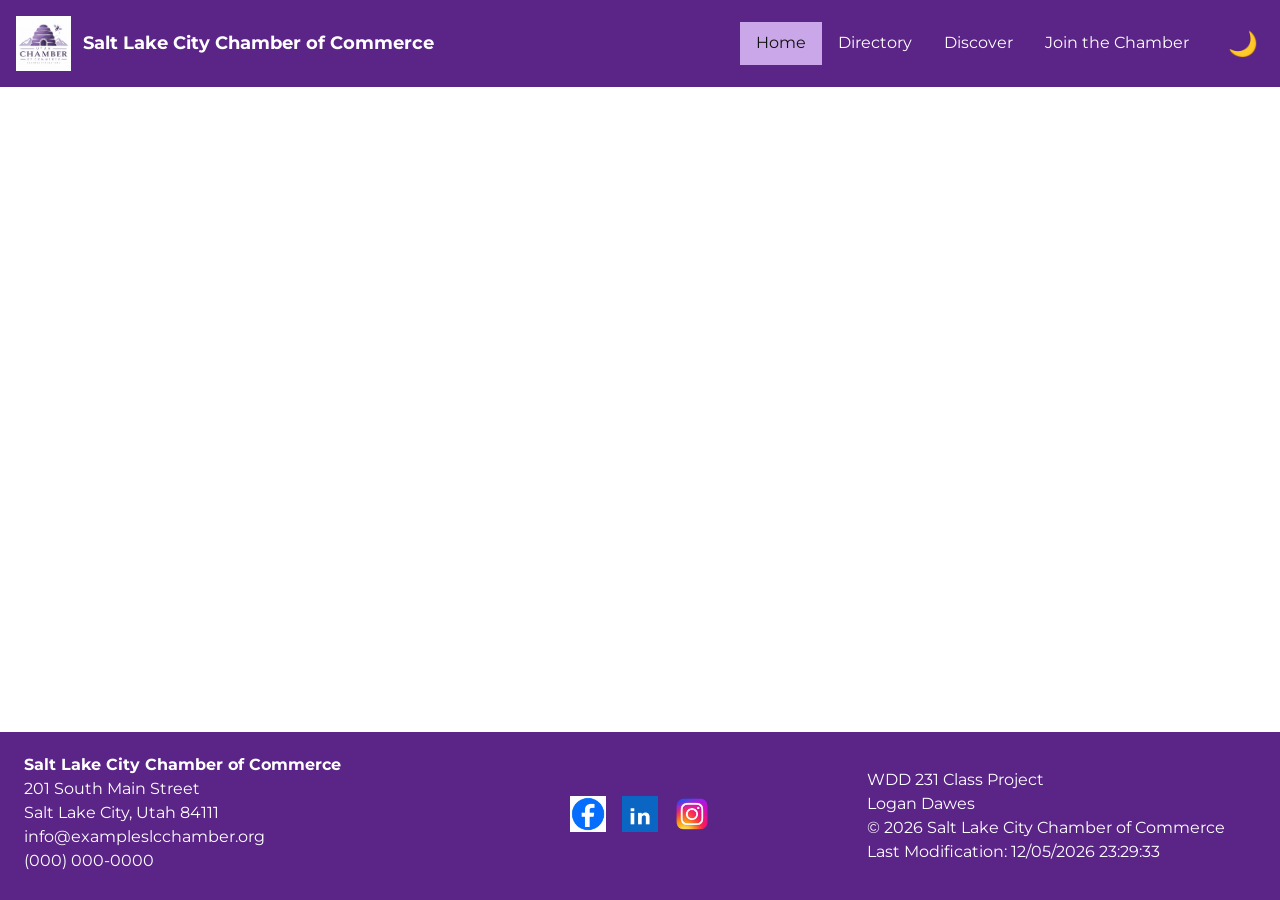
==== chamber/index.html @ ba94cbd5 "working on home page" ====
<!DOCTYPE html>
<html lang="en">

<head>
    <meta charset="UTF-8">
    <meta name="viewport" content="width=device-width, initial-scale=1.0">

    <meta name="description" content="Home Page for the Salt Lake City Chamber of Commerce.">
    <meta name="author" content="Logan Dawes">

    <meta property="og:title" content="Salt Lake City Chamber of Commerce Home Page">
    <meta property="og:description" content="The Salt Lake City Chamber of Commerce.">
    <meta property="og:image" content="https://darkzife.github.io/wdd231/chamber/images/coc-logo.png">
    <meta property="og:url" content="https://darkzife.github.io/wdd231/chamber/home.html">

    <title>Salt Lake City Chamber of Commerce | Home Page</title>

    <link rel="icon" href="images/beehive.ico">

    <link rel="preconnect" href="https://fonts.googleapis.com">
    <link rel="preconnect" href="https://fonts.gstatic.com" crossorigin>
    <link href="https://fonts.googleapis.com/css2?family=Montserrat:wght@400;600;700&display=swap" rel="stylesheet">

    <link rel="stylesheet" href="styles/normalize.css">
    <link rel="stylesheet" href="styles/homesmall.css">
    <link rel="stylesheet" href="styles/homelarge.css">

    <script src="scripts/home.js" defer></script>
</head>

<body>


    <header>

        <div class="branding">
            <img src="images/coc-logo.png" alt="Salt Lake City Chamber logo">
            <span>Salt Lake City Chamber of Commerce</span>
        </div>

        <div class="header-buttons">
            <button id="theme-toggle" aria-label="Switch to dark mode">🌙</button>
            <button id="menu" aria-label="Open navigation menu">☰</button>
        </div>

        <nav>
            <ul class="navigation">
                <li><a href="index.html" class="active">Home</a></li>
                <li><a href="directory.html">Directory</a></li>
                <li><a href="discover.html">Discover</a></li>
                <li><a href="join.html">Join the Chamber</a></li>
            </ul>
        </nav>

    </header>


    <main>

        <section class="banner">



        </section>

        <section class="about">


        </section>

        <section class="weather">

        </section>

        <section class="spotlight">

        </section>

        <section class="events">

        </section>



    </main>


    <footer>


        <div>
            <strong>Salt Lake City Chamber of Commerce</strong>
            <p>201 South Main Street</p>
            <p>Salt Lake City, Utah 84111</p>
            <p>info@exampleslcchamber.org</p>
            <p>(000) 000-0000</p>
        </div>


        <div class="social-media">
            <a href="https://www.facebook.com/" aria-label="A link to the facebook page.">
                <img src="images/facebook.png" alt="Facebook logo">
            </a>

            <a href="https://www.linkedin.com" aria-label="A link to the LinkedIn page.">
                <img src="images/linkedin.png" alt="LinkedIn logo">
            </a>

            <a href="https://www.instagram.com/" aria-label="A link to the Instagram page.">
                <img src="images/instagram.png" alt="Instagram logo">
            </a>
        </div>

        <div>
            <p>WDD 231 Class Project</p>
            <p>Logan Dawes</p>
            <p>&copy; <span id="currentYear"></span> Salt Lake City Chamber of Commerce</p>
            <p id="lastModified">Last modified:</p>
        </div>

    </footer>



</body>

</html>
---- chamber/styles/homesmall.css ----
* {
    box-sizing: border-box;
}

:root {
    --primary-color: #5b2487;
    --secondary-color: #f1eaf6;
    --accent-color: #c9a7e8;
    --background-color: #ffffff;
    --card-color: #ffffff;
    --text-color: #222222;
    --border-color: #cccccc;
}

body {
    margin: 0;
    min-height: 100vh;
    display: flex;
    flex-direction: column;
    font-family: "Montserrat", Arial, sans-serif;
    background-color: var(--background-color);
    color: var(--text-color);
}

header {
    display: grid;
    grid-template-columns: 1fr auto;
    align-items: center;
    padding: 1rem;
    background-color: var(--primary-color);
    color: white;
}

.branding {
    display: flex;
    align-items: center;
    gap: 0.75rem;
}

.branding img {
    width: 55px;
    height: 55px;

    object-fit: contain;
}

.branding span {
    font-size: 1.1rem;
    font-weight: bold;
}

.header-buttons {
    display: flex;
    align-items: center;
    gap: 0.5rem;
}

#theme-toggle,
#menu {
    border: none;
    background: none;
    color: white;
    font-size: 1.5rem;
    cursor: pointer;
    padding: 0.4rem;
}

#theme-toggle:hover,
#menu:hover {
    background-color: rgba(255, 255, 255, 0.15);
    border-radius: 5px;
}

nav {
    grid-column: 1 / -1;
    width: 100%;
}

.navigation {
    display: none;
    flex-direction: column;
    list-style: none;
    margin: 1rem 0 0;
    padding: 0;
}

.navigation.open {
    display: flex;
}

.navigation li {
    width: 100%;
}

.navigation a {
    display: block;
    padding: 0.8rem;
    text-align: center;
    text-decoration: none;
    color: white;
}

.navigation a:hover,
.navigation a.active {
    background-color: var(--accent-color);
    color: #111111;
}

main {
    width: 100%;
    max-width: 1200px;
    margin: 0 auto;
    padding: 1rem;
    flex: 1;
}

h1 {
    margin-top: 0.5rem;
    text-align: center;
    color: var(--primary-color);
}

.grid-btns {
    display: flex;
    justify-content: center;
    gap: 1rem;
    margin: 1.5rem 0;
}

.grid-btns button {
    padding: 0.6rem 1.25rem;
    border: 1px solid var(--primary-color);
    border-radius: 4px;
    background-color: var(--primary-color);
    color: white;
    cursor: pointer;
}

.grid-btns button:hover {
    background-color: var(--accent-color);
    color: #111111;
}

#members.grid {
    display: grid;
    grid-template-columns: 1fr;
    gap: 1rem;
}

.member-card {
    overflow: hidden;
    background-color: var(--card-color);
    border: 1px solid var(--border-color);
    border-radius: 8px;
    box-shadow: 0 2px 6px rgba(0, 0, 0, 0.15);
}

.member-card h2 {
    margin: 0;
    padding: 0.6rem;
    text-align: center;
    font-size: 1.15rem;
    color: var(--primary-color);
    background-color: var(--secondary-color);
    border-bottom: 1px solid var(--border-color);
}

.card-content {
    display: grid;
    grid-template-columns: 85px minmax(0, 1fr);
    gap: 0.75rem;
    align-items: center;
    padding: 0.75rem;
}

.member-card img {
    width: 85px;
    height: 75px;
    object-fit: cover;
    display: block;
}

.business-info {
    min-width: 0;
    text-align: left;
}

.business-info p {
    margin: 0.35rem 0;
    font-size: 0.82rem;
    overflow-wrap: anywhere;
}

.business-info strong {
    font-size: 0.8rem;
}

.fake-link {
    color: var(--primary-color);
    text-decoration: underline;
    overflow-wrap: anywhere;
}

#members.list {
    display: flex;
    flex-direction: column;
    gap: 0;
}

#members.list .member-card {
    display: block;
    padding: 0.75rem;
    border: none;
    border-bottom: 1px solid var(--border-color);
    border-radius: 0;
    box-shadow: none;
}

#members.list .member-card:nth-child(even) {
    background-color: var(--secondary-color);
}

#members.list .member-card h2 {
    margin: 0 0 0.5rem;
    padding: 0;
    background: none;
    border: none;
    text-align: left;
    font-size: 1rem;
}

#members.list .card-content {
    display: block;
    padding: 0;
}

#members.list img {
    display: none;
}

#members.list .business-info {
    display: block;
}

#members.list .business-info p {
    margin: 0.25rem 0;
}

footer {
    margin-top: 2rem;
    padding: 1.5rem;
    background-color: var(--primary-color);
    color: white;
    text-align: center;
}

footer p {
    margin: 0.35rem 0;
}

.social-media {
    display: flex;
    justify-content: center;
    align-items: center;
    gap: 1rem;
    margin: 1.5rem 0;
}

.social-media img {
    width: 36px;
    height: 36px;
    object-fit: contain;
}

body.dark {
    --background-color: #121212;
    --card-color: #211827;
    --text-color: #f3f3f3;
    --border-color: #5f4a6d;
    --secondary-color: #302238;
    background-color: var(--background-color);
    color: var(--text-color);
}

body.dark h1 {
    color: var(--accent-color);
}

body.dark .member-card {
    background-color: var(--card-color);
    color: var(--text-color);
}

body.dark .member-card h2 {
    color: var(--accent-color);
}

body.dark .fake-link {
    color: #d7b7f2;
}

body.dark #members.list .member-card:nth-child(even) {
    background-color: var(--secondary-color);
}
---- chamber/styles/homelarge.css ----
@media screen and (min-width: 640px) {

    header {
        grid-template-columns: auto 1fr auto;
        gap: 1rem;
    }

    .branding {
        grid-column: 1;
        grid-row: 1;
    }

    nav {
        grid-column: 2;
        grid-row: 1;
        width: auto;
    }

    .header-buttons {
        grid-column: 3;
        grid-row: 1;
    }

    .navigation {
        display: flex;
        flex-direction: row;
        justify-content: flex-end;
        margin: 0;
    }

    .navigation li {
        width: auto;
    }

    .navigation a {
        padding: 0.75rem 1rem;
    }

    #menu {
        display: none;
    }

    #members.grid {
        grid-template-columns: repeat(3, 1fr);
    }

    .card-content {
        grid-template-columns: 100px minmax(0, 1fr);
        gap: 0.75rem;
        padding: 0.75rem;
    }

    .member-card img {
        width: 100px;
        height: 80px;
    }

    .business-info p {
        font-size: 0.8rem;
    }

    #members.list .member-card {
        display: grid;
        grid-template-columns: 1.3fr 3.7fr;
        align-items: center;
        padding: 0.7rem 1rem;
        min-height: 0;
    }

    #members.list .member-card h2 {
        margin: 0;
        padding: 0;
        background: none;
        border: none;
        font-size: 1rem;
        text-align: left;
    }

    #members.list .card-content {
        display: block;
        padding: 0;
    }

    #members.list img {
        display: none;
    }

    #members.list .business-info {
        display: grid;
        grid-template-columns: minmax(0, 1.5fr) minmax(0, 1fr) minmax(0, 2fr);
        align-items: center;
        gap: 1rem;
    }

    #members.list .business-info p {
        margin: 0;
        font-size: 0.8rem;
        overflow-wrap: anywhere;
    }

    footer {
        display: grid;
        grid-template-columns: 1fr 1fr 1fr;
        align-items: center;
        gap: 2rem;
        text-align: left;
    }

    .social-media {
        justify-content: center;
        margin: 0;
    }
}
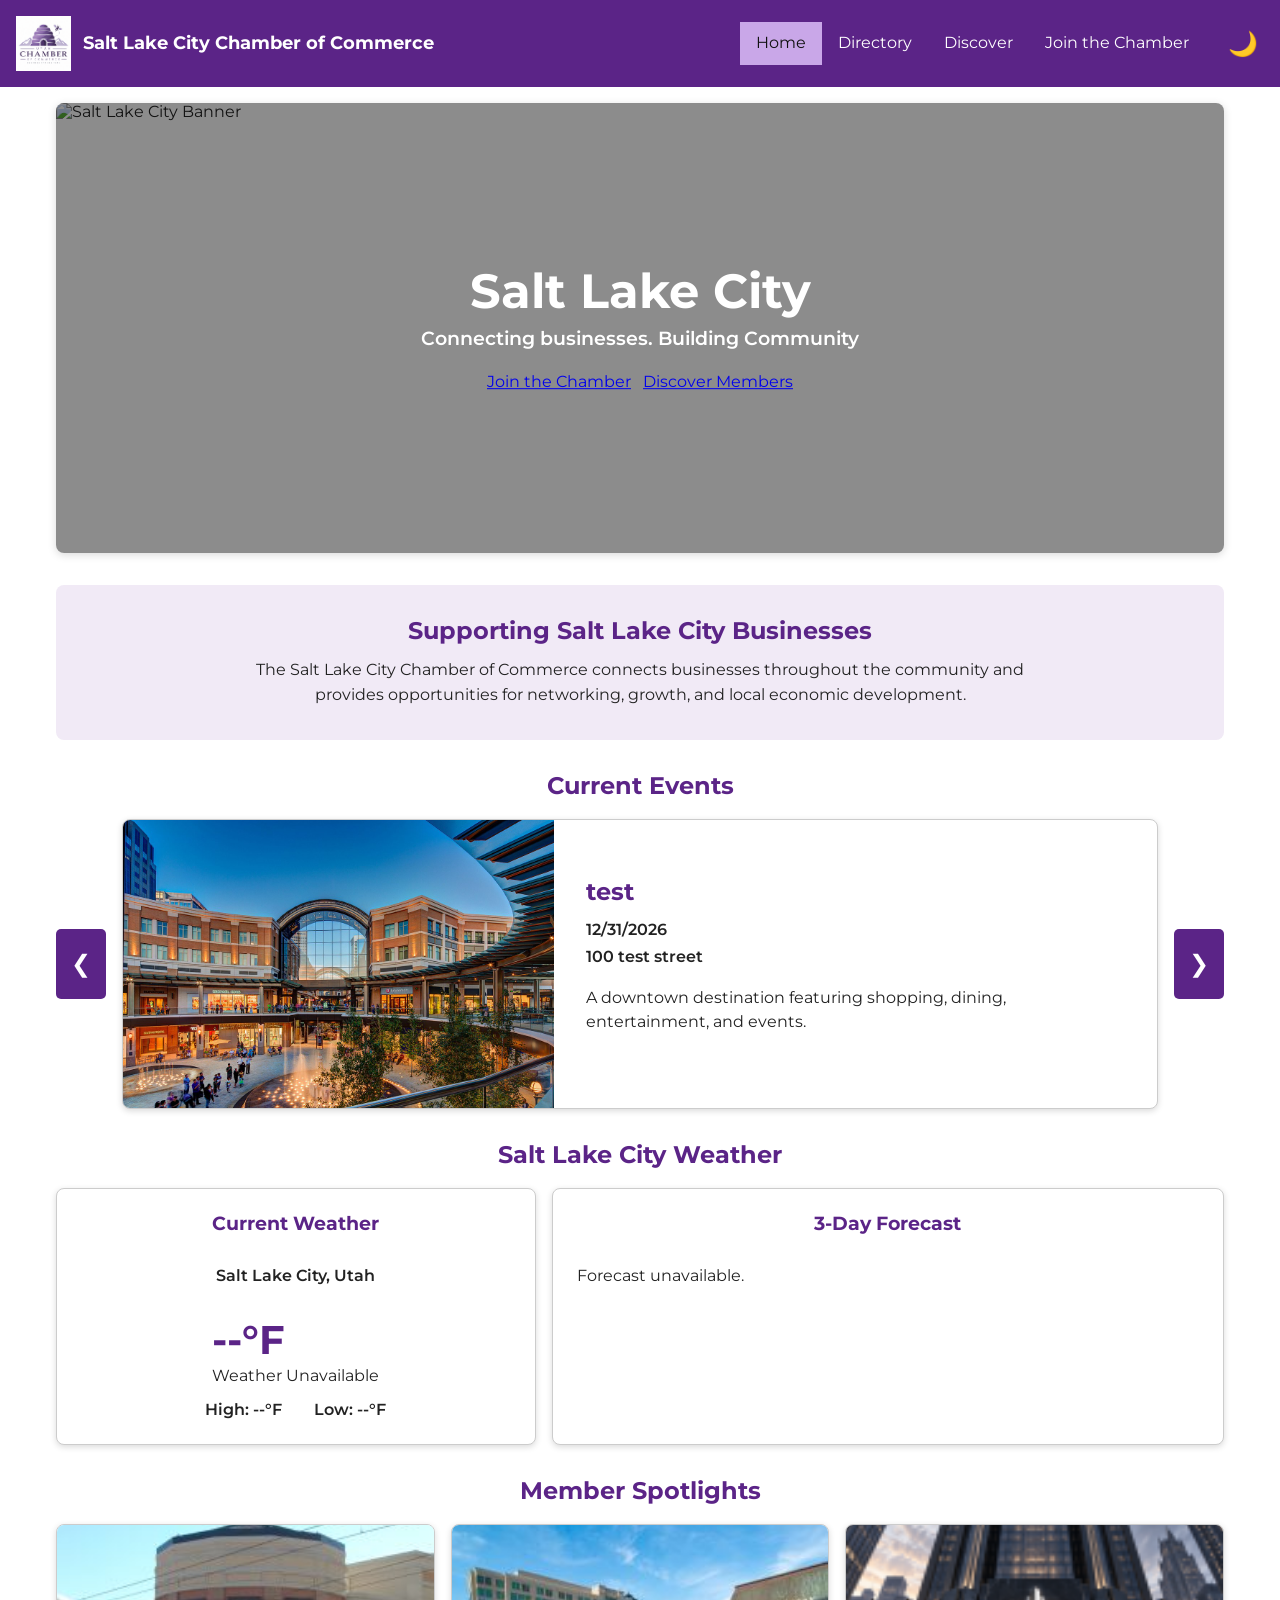
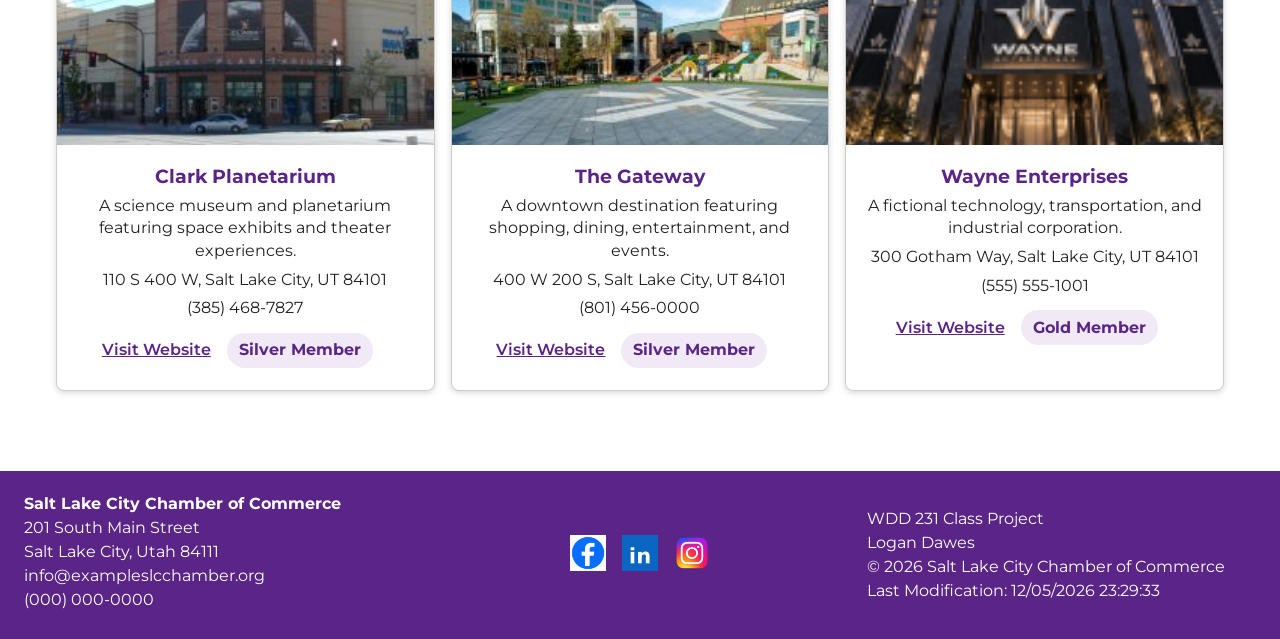
==== commit a56abde3: "changing to module type,  building out homepage, creating weather api call, some week 3 stuff" ====
--- a/chamber/index.html
+++ b/chamber/index.html
@@ -11,7 +11,7 @@
     <meta property="og:title" content="Salt Lake City Chamber of Commerce Home Page">
     <meta property="og:description" content="The Salt Lake City Chamber of Commerce.">
     <meta property="og:image" content="https://darkzife.github.io/wdd231/chamber/images/coc-logo.png">
-    <meta property="og:url" content="https://darkzife.github.io/wdd231/chamber/home.html">
+    <meta property="og:url" content="https://darkzife.github.io/wdd231/chamber/index.html">
 
     <title>Salt Lake City Chamber of Commerce | Home Page</title>
 
@@ -25,7 +25,8 @@
     <link rel="stylesheet" href="styles/homesmall.css">
     <link rel="stylesheet" href="styles/homelarge.css">
 
-    <script src="scripts/home.js" defer></script>
+    <script type="module" src="scripts/home-main.mjs"></script>
+
 </head>
 
 <body>
@@ -57,29 +58,116 @@
 
     <main>
 
-        <section class="banner">
-
-
-
-        </section>
-
-        <section class="about">
-
-
-        </section>
-
-        <section class="weather">
-
-        </section>
-
-        <section class="spotlight">
-
-        </section>
-
-        <section class="events">
-
-        </section>
-
+        <section class="hero">
+
+            <img src="images/banner.png" alt="Salt Lake City Banner">
+
+            <div class="hero-content">
+
+                <h1>Salt Lake City</h1>
+
+                <p>Connecting businesses. Building Community</p>
+
+                <div class="hero-btns">
+                    <a href="join.html" id="join-btn">Join the Chamber</a>
+                    <a href="discover.html" id="discover-btn">Discover Members</a>
+                </div>
+
+
+            </div>
+
+        </section>
+
+        <section class="about-section">
+
+            <h2>Supporting Salt Lake City Businesses</h2>
+
+            <p>The Salt Lake City Chamber of Commerce connects businesses throughout the community and provides opportunities for networking, growth, and local economic development.</p>
+
+        </section>
+
+        <section class="events-section">
+
+            <h2>Current Events</h2>
+
+            <div class="event-slider">
+
+                <button id="previous-event" class="event-arrow" aria-label="Previous event">&#10094;</button>
+
+                <article id="event-card" class="event-card">
+
+                    <img id="event-image" src="" alt="" hidden>
+
+                    <div class="event-info">
+
+                        <h3 id="event-title">Loading Events...</h3>
+
+                        <p id="event-date"></p>
+                        <p id="event-location"></p>
+                        <p id="event-description"></p>
+
+                    </div>
+
+                </article>
+
+                <button id="next-event" class="event-arrow" aria-label="Next event">&#10095;</button>
+            </div>
+
+        </section>
+
+        <section class="weather-section">
+
+            <h2>Salt Lake City Weather</h2>
+
+            <div class="weather-grid">
+
+                <section class="current-weather">
+
+                    <h3>Current Weather</h3>
+
+                    <p class="weather-location">Salt Lake City, Utah</p>
+
+                    <div class="current-weather-main">
+
+                        <img id="current-weather-icon" alt="" hidden>
+
+                        <div>
+
+                            <p class="current-temperature"><span id="current-temp">--</span>°F</p>
+                            <p id="current-description">Loading weather...</p>
+
+                        </div>
+
+                    </div>
+
+                    <div class="temperature-range">
+
+                        <p>High: <span id="current-high">--</span>°F</p>
+                        <p>Low: <span id="current-low">--</span>°F</p>
+
+                    </div>
+
+                </section>
+
+                <section class="forecast">
+
+                    <h3>3-Day Forecast</h3>
+
+                    <div id="forecast-list" class="forecast-list"></div>
+
+                </section>
+
+            </div>
+
+        </section>
+
+        <section class="spotlight-section">
+
+            <h2>Member Spotlights</h2>
+
+            <div id="spotlights" class="spotlights"></div>
+
+        </section>
 
 
     </main>
--- a/chamber/styles/homesmall.css
+++ b/chamber/styles/homesmall.css
@@ -6,30 +6,53 @@
     --primary-color: #5b2487;
     --secondary-color: #f1eaf6;
     --accent-color: #c9a7e8;
+
     --background-color: #ffffff;
     --card-color: #ffffff;
     --text-color: #222222;
     --border-color: #cccccc;
-}
+
+    --shadow-color: rgba(0, 0, 0, 0.15);
+}
+
+
+/* =========================
+   BODY
+   ========================= */
 
 body {
     margin: 0;
     min-height: 100vh;
+
     display: flex;
     flex-direction: column;
+
     font-family: "Montserrat", Arial, sans-serif;
+
     background-color: var(--background-color);
     color: var(--text-color);
 }
+
+
+/* =========================
+   HEADER
+   ========================= */
 
 header {
     display: grid;
     grid-template-columns: 1fr auto;
     align-items: center;
+
     padding: 1rem;
+
     background-color: var(--primary-color);
     color: white;
 }
+
+
+/* =========================
+   BRANDING
+   ========================= */
 
 .branding {
     display: flex;
@@ -46,8 +69,13 @@
 
 .branding span {
     font-size: 1.1rem;
-    font-weight: bold;
-}
+    font-weight: 700;
+}
+
+
+/* =========================
+   HEADER BUTTONS
+   ========================= */
 
 .header-buttons {
     display: flex;
@@ -59,17 +87,27 @@
 #menu {
     border: none;
     background: none;
+
     color: white;
+
     font-size: 1.5rem;
+
     cursor: pointer;
+
     padding: 0.4rem;
 }
 
 #theme-toggle:hover,
 #menu:hover {
     background-color: rgba(255, 255, 255, 0.15);
+
     border-radius: 5px;
 }
+
+
+/* =========================
+   NAVIGATION
+   ========================= */
 
 nav {
     grid-column: 1 / -1;
@@ -79,7 +117,9 @@
 .navigation {
     display: none;
     flex-direction: column;
+
     list-style: none;
+
     margin: 1rem 0 0;
     padding: 0;
 }
@@ -94,9 +134,12 @@
 
 .navigation a {
     display: block;
+
     padding: 0.8rem;
+
     text-align: center;
     text-decoration: none;
+
     color: white;
 }
 
@@ -106,151 +149,505 @@
     color: #111111;
 }
 
+
+/* =========================
+   MAIN
+   ========================= */
+
 main {
     width: 100%;
     max-width: 1200px;
+
     margin: 0 auto;
     padding: 1rem;
+
     flex: 1;
 }
 
-h1 {
-    margin-top: 0.5rem;
-    text-align: center;
-    color: var(--primary-color);
-}
-
-.grid-btns {
-    display: flex;
-    justify-content: center;
-    gap: 1rem;
-    margin: 1.5rem 0;
-}
-
-.grid-btns button {
-    padding: 0.6rem 1.25rem;
-    border: 1px solid var(--primary-color);
-    border-radius: 4px;
+h1,
+h2,
+h3 {
+    margin-top: 0;
+}
+
+h2 {
+    color: var(--primary-color);
+    text-align: center;
+}
+
+
+/* =========================
+   HERO
+   ========================= */
+
+.hero {
+    position: relative;
+
+    width: 100%;
+
+    overflow: hidden;
+
+    border-radius: 8px;
+
+    box-shadow: 0 2px 8px var(--shadow-color);
+}
+
+.hero img {
+    display: block;
+
+    width: 100%;
+    height: 350px;
+
+    object-fit: cover;
+}
+
+.hero::after {
+    content: "";
+
+    position: absolute;
+    inset: 0;
+
+    background-color: rgba(0, 0, 0, 0.45);
+}
+
+.hero-content {
+    position: absolute;
+
+    top: 50%;
+    left: 50%;
+
+    transform: translate(-50%, -50%);
+
+    z-index: 1;
+
+    width: 90%;
+
+    text-align: center;
+
+    color: white;
+}
+
+.hero-content h1 {
+    margin-bottom: 0.5rem;
+
+    font-size: 2rem;
+
+    color: white;
+}
+
+.hero-content p {
+    margin: 0 0 1.5rem;
+
+    font-size: 1rem;
+    font-weight: 600;
+}
+
+
+/* =========================
+   HERO BUTTONS
+   ========================= */
+
+.hero-btns {
+    display: flex;
+    flex-direction: column;
+
+    align-items: center;
+
+    gap: 0.75rem;
+}
+
+.join-btn,
+.discover-btn {
+    display: inline-block;
+
+    width: 200px;
+
+    padding: 0.75rem 1rem;
+
+    border-radius: 5px;
+
+    text-decoration: none;
+    text-align: center;
+
+    font-weight: 600;
+}
+
+.join-btn {
+    background-color: var(--accent-color);
+    color: #111111;
+}
+
+.join-btn:hover {
+    background-color: white;
+    color: var(--primary-color);
+}
+
+.discover-btn {
+    border: 2px solid white;
+
+    background-color: transparent;
+    color: white;
+}
+
+.discover-btn:hover {
+    background-color: white;
+    color: var(--primary-color);
+}
+
+
+/* =========================
+   ABOUT
+   ========================= */
+
+.about-section {
+    margin: 2rem 0;
+    padding: 1.5rem;
+
+    text-align: center;
+
+    background-color: var(--secondary-color);
+
+    border-radius: 8px;
+}
+
+.about-section h2 {
+    margin-bottom: 0.75rem;
+}
+
+.about-section p {
+    max-width: 800px;
+
+    margin: 0 auto;
+
+    line-height: 1.6;
+}
+
+
+/* =========================
+   EVENTS
+   ========================= */
+
+.events-section {
+    margin: 2rem 0;
+}
+
+.event-slider {
+    display: grid;
+
+    grid-template-columns: auto minmax(0, 1fr) auto;
+
+    align-items: center;
+
+    gap: 0.5rem;
+}
+
+.event-card {
+    overflow: hidden;
+
+    background-color: var(--card-color);
+
+    border: 1px solid var(--border-color);
+    border-radius: 8px;
+
+    box-shadow: 0 2px 6px var(--shadow-color);
+}
+
+#event-image {
+    display: block;
+
+    width: 100%;
+    height: 200px;
+
+    object-fit: cover;
+}
+
+.event-info {
+    padding: 1.5rem;
+
+    text-align: center;
+}
+
+.event-card h3 {
+    margin-bottom: 0.75rem;
+
+    color: var(--primary-color);
+}
+
+#event-date,
+#event-location {
+    margin: 0.25rem 0;
+
+    font-weight: 600;
+}
+
+#event-description {
+    margin-top: 1rem;
+
+    line-height: 1.5;
+}
+
+.event-arrow {
+    width: 40px;
+    height: 55px;
+
+    border: none;
+    border-radius: 5px;
+
     background-color: var(--primary-color);
     color: white;
+
+    font-size: 1.5rem;
+
     cursor: pointer;
 }
 
-.grid-btns button:hover {
+.event-arrow:hover {
     background-color: var(--accent-color);
     color: #111111;
 }
 
-#members.grid {
+
+/* =========================
+   WEATHER
+   ========================= */
+
+.weather-section {
+    margin: 2rem 0;
+}
+
+.weather-grid {
     display: grid;
+
     grid-template-columns: 1fr;
+
     gap: 1rem;
 }
 
-.member-card {
-    overflow: hidden;
+.current-weather,
+.forecast {
+    padding: 1.25rem;
+
     background-color: var(--card-color);
+
     border: 1px solid var(--border-color);
     border-radius: 8px;
-    box-shadow: 0 2px 6px rgba(0, 0, 0, 0.15);
-}
-
-.member-card h2 {
+
+    box-shadow: 0 2px 6px var(--shadow-color);
+}
+
+.current-weather h3,
+.forecast h3 {
+    margin-bottom: 1rem;
+
+    text-align: center;
+
+    color: var(--primary-color);
+}
+
+.weather-location {
+    text-align: center;
+
+    font-weight: 600;
+}
+
+
+/* =========================
+   CURRENT WEATHER
+   ========================= */
+
+.current-weather-main {
+    display: flex;
+
+    justify-content: center;
+    align-items: center;
+
+    gap: 1rem;
+
+    margin: 1rem 0;
+}
+
+#current-weather-icon {
+    width: 90px;
+    height: 90px;
+
+    object-fit: contain;
+}
+
+.current-temperature {
     margin: 0;
-    padding: 0.6rem;
-    text-align: center;
-    font-size: 1.15rem;
-    color: var(--primary-color);
+
+    font-size: 2rem;
+    font-weight: 700;
+
+    color: var(--primary-color);
+}
+
+#current-description {
+    margin: 0.25rem 0 0;
+
+    text-transform: capitalize;
+}
+
+.temperature-range {
+    display: flex;
+
+    justify-content: center;
+
+    gap: 2rem;
+}
+
+.temperature-range p {
+    margin: 0;
+
+    font-weight: 600;
+}
+
+
+/* =========================
+   FORECAST
+   ========================= */
+
+.forecast-list {
+    display: flex;
+    flex-direction: column;
+
+    gap: 0;
+}
+
+.forecast-day {
+    display: grid;
+
+    grid-template-columns:
+        minmax(80px, 1fr)
+        auto
+        minmax(90px, 1fr);
+
+    align-items: center;
+
+    gap: 0.5rem;
+
+    padding: 0.75rem 0;
+
+    border-bottom: 1px solid var(--border-color);
+}
+
+.forecast-day:last-child {
+    border-bottom: none;
+}
+
+.forecast-day img {
+    width: 50px;
+    height: 50px;
+
+    object-fit: contain;
+}
+
+.forecast-day-name {
+    font-weight: 700;
+}
+
+.forecast-description {
+    font-size: 0.85rem;
+
+    text-transform: capitalize;
+}
+
+.forecast-temperature {
+    text-align: right;
+
+    font-weight: 600;
+}
+
+
+/* =========================
+   MEMBER SPOTLIGHTS
+   ========================= */
+
+.spotlight-section {
+    margin: 2rem 0;
+}
+
+.spotlights {
+    display: grid;
+
+    grid-template-columns: 1fr;
+
+    gap: 1rem;
+}
+
+.spotlight-card {
+    overflow: hidden;
+
+    padding-bottom: 1rem;
+
+    text-align: center;
+
+    background-color: var(--card-color);
+
+    border: 1px solid var(--border-color);
+    border-radius: 8px;
+
+    box-shadow: 0 2px 6px var(--shadow-color);
+}
+
+.spotlight-card img {
+    width: 100%;
+    height: 200px;
+
+    object-fit: cover;
+}
+
+.spotlight-card h3 {
+    margin: 1rem 1rem 0.5rem;
+
+    color: var(--primary-color);
+}
+
+.spotlight-card p {
+    margin: 0.4rem 1rem;
+
+    line-height: 1.4;
+}
+
+.spotlight-description {
+    min-height: 0;
+}
+
+.spotlight-card a {
+    display: inline-block;
+
+    margin: 0.75rem 0;
+
+    color: var(--primary-color);
+
+    font-weight: 600;
+}
+
+.membership-level {
+    display: inline-block;
+
+    padding: 0.4rem 0.75rem;
+
     background-color: var(--secondary-color);
-    border-bottom: 1px solid var(--border-color);
-}
-
-.card-content {
-    display: grid;
-    grid-template-columns: 85px minmax(0, 1fr);
-    gap: 0.75rem;
-    align-items: center;
-    padding: 0.75rem;
-}
-
-.member-card img {
-    width: 85px;
-    height: 75px;
-    object-fit: cover;
-    display: block;
-}
-
-.business-info {
-    min-width: 0;
-    text-align: left;
-}
-
-.business-info p {
-    margin: 0.35rem 0;
-    font-size: 0.82rem;
-    overflow-wrap: anywhere;
-}
-
-.business-info strong {
-    font-size: 0.8rem;
-}
-
-.fake-link {
-    color: var(--primary-color);
-    text-decoration: underline;
-    overflow-wrap: anywhere;
-}
-
-#members.list {
-    display: flex;
-    flex-direction: column;
-    gap: 0;
-}
-
-#members.list .member-card {
-    display: block;
-    padding: 0.75rem;
-    border: none;
-    border-bottom: 1px solid var(--border-color);
-    border-radius: 0;
-    box-shadow: none;
-}
-
-#members.list .member-card:nth-child(even) {
-    background-color: var(--secondary-color);
-}
-
-#members.list .member-card h2 {
-    margin: 0 0 0.5rem;
-    padding: 0;
-    background: none;
-    border: none;
-    text-align: left;
-    font-size: 1rem;
-}
-
-#members.list .card-content {
-    display: block;
-    padding: 0;
-}
-
-#members.list img {
-    display: none;
-}
-
-#members.list .business-info {
-    display: block;
-}
-
-#members.list .business-info p {
-    margin: 0.25rem 0;
-}
+
+    border-radius: 20px;
+
+    font-weight: 700;
+    color: var(--primary-color);
+}
+
+
+/* =========================
+   FOOTER
+   ========================= */
 
 footer {
     margin-top: 2rem;
     padding: 1.5rem;
+
     background-color: var(--primary-color);
     color: white;
+
     text-align: center;
 }
 
@@ -258,19 +655,33 @@
     margin: 0.35rem 0;
 }
 
+
+/* =========================
+   SOCIAL MEDIA
+   ========================= */
+
 .social-media {
     display: flex;
+
     justify-content: center;
     align-items: center;
+
     gap: 1rem;
+
     margin: 1.5rem 0;
 }
 
 .social-media img {
     width: 36px;
     height: 36px;
+
     object-fit: contain;
 }
+
+
+/* =========================
+   DARK MODE
+   ========================= */
 
 body.dark {
     --background-color: #121212;
@@ -278,27 +689,41 @@
     --text-color: #f3f3f3;
     --border-color: #5f4a6d;
     --secondary-color: #302238;
+
     background-color: var(--background-color);
     color: var(--text-color);
 }
 
-body.dark h1 {
+body.dark h2 {
     color: var(--accent-color);
 }
 
-body.dark .member-card {
+body.dark .about-section {
+    background-color: var(--secondary-color);
+}
+
+body.dark .event-card,
+body.dark .current-weather,
+body.dark .forecast,
+body.dark .spotlight-card {
     background-color: var(--card-color);
     color: var(--text-color);
 }
 
-body.dark .member-card h2 {
+body.dark .event-card h3,
+body.dark .current-weather h3,
+body.dark .forecast h3,
+body.dark .spotlight-card h3,
+body.dark .current-temperature {
     color: var(--accent-color);
 }
 
-body.dark .fake-link {
+body.dark .spotlight-card a {
     color: #d7b7f2;
 }
 
-body.dark #members.list .member-card:nth-child(even) {
+body.dark .membership-level {
     background-color: var(--secondary-color);
+
+    color: var(--accent-color);
 }
--- a/chamber/styles/homelarge.css
+++ b/chamber/styles/homelarge.css
@@ -1,7 +1,12 @@
 @media screen and (min-width: 640px) {
+
+    /* =========================
+       HEADER
+       ========================= */
 
     header {
         grid-template-columns: auto 1fr auto;
+
         gap: 1rem;
     }
 
@@ -13,6 +18,7 @@
     nav {
         grid-column: 2;
         grid-row: 1;
+
         width: auto;
     }
 
@@ -21,10 +27,17 @@
         grid-row: 1;
     }
 
+
+    /* =========================
+       NAVIGATION
+       ========================= */
+
     .navigation {
         display: flex;
         flex-direction: row;
+
         justify-content: flex-end;
+
         margin: 0;
     }
 
@@ -40,74 +53,169 @@
         display: none;
     }
 
-    #members.grid {
-        grid-template-columns: repeat(3, 1fr);
-    }
-
-    .card-content {
-        grid-template-columns: 100px minmax(0, 1fr);
-        gap: 0.75rem;
-        padding: 0.75rem;
-    }
-
-    .member-card img {
-        width: 100px;
-        height: 80px;
-    }
-
-    .business-info p {
-        font-size: 0.8rem;
-    }
-
-    #members.list .member-card {
+
+    /* =========================
+       HERO
+       ========================= */
+
+    .hero img {
+        height: 450px;
+    }
+
+    .hero-content h1 {
+        font-size: 3rem;
+    }
+
+    .hero-content p {
+        font-size: 1.2rem;
+    }
+
+    .hero-btns {
+        flex-direction: row;
+
+        justify-content: center;
+    }
+
+    .join-btn,
+    .discover-btn {
+        width: auto;
+
+        min-width: 180px;
+    }
+
+
+    /* =========================
+       ABOUT
+       ========================= */
+
+    .about-section {
+        padding: 2rem 3rem;
+    }
+
+
+    /* =========================
+       EVENTS
+       ========================= */
+
+    .event-slider {
+        gap: 1rem;
+    }
+
+    .event-card {
         display: grid;
-        grid-template-columns: 1.3fr 3.7fr;
-        align-items: center;
-        padding: 0.7rem 1rem;
-        min-height: 0;
-    }
-
-    #members.list .member-card h2 {
-        margin: 0;
-        padding: 0;
-        background: none;
-        border: none;
-        font-size: 1rem;
+
+        grid-template-columns: 1fr 1.4fr;
+
+        min-height: 280px;
+    }
+
+    #event-image {
+        width: 100%;
+        height: 100%;
+
+        object-fit: cover;
+    }
+
+    .event-info {
+        display: flex;
+        flex-direction: column;
+
+        justify-content: center;
+
+        padding: 2rem;
+
         text-align: left;
     }
 
-    #members.list .card-content {
-        display: block;
-        padding: 0;
-    }
-
-    #members.list img {
-        display: none;
-    }
-
-    #members.list .business-info {
-        display: grid;
-        grid-template-columns: minmax(0, 1.5fr) minmax(0, 1fr) minmax(0, 2fr);
-        align-items: center;
+    .event-card h3 {
+        font-size: 1.5rem;
+    }
+
+    .event-arrow {
+        width: 50px;
+        height: 70px;
+    }
+
+
+    /* =========================
+       WEATHER
+       ========================= */
+
+    .weather-grid {
+        grid-template-columns: 1fr 1.4fr;
+
+        align-items: stretch;
+    }
+
+    .current-weather,
+    .forecast {
+        padding: 1.5rem;
+    }
+
+    .current-weather {
+        display: flex;
+        flex-direction: column;
+
+        justify-content: center;
+    }
+
+    #current-weather-icon {
+        width: 110px;
+        height: 110px;
+    }
+
+    .current-temperature {
+        font-size: 2.5rem;
+    }
+
+    .forecast-day {
+        grid-template-columns:
+            1fr
+            60px
+            1.5fr
+            1fr;
+
         gap: 1rem;
     }
 
-    #members.list .business-info p {
-        margin: 0;
-        font-size: 0.8rem;
-        overflow-wrap: anywhere;
-    }
+    .forecast-description {
+        font-size: 0.9rem;
+    }
+
+
+    /* =========================
+       MEMBER SPOTLIGHTS
+       ========================= */
+
+    .spotlights {
+        grid-template-columns:
+            repeat(auto-fit, minmax(250px, 1fr));
+    }
+
+    .spotlight-card img {
+        height: 220px;
+    }
+
+
+    /* =========================
+       FOOTER
+       ========================= */
 
     footer {
         display: grid;
+
         grid-template-columns: 1fr 1fr 1fr;
+
         align-items: center;
+
         gap: 2rem;
+
         text-align: left;
     }
 
     .social-media {
         justify-content: center;
+
         margin: 0;
     }
 }
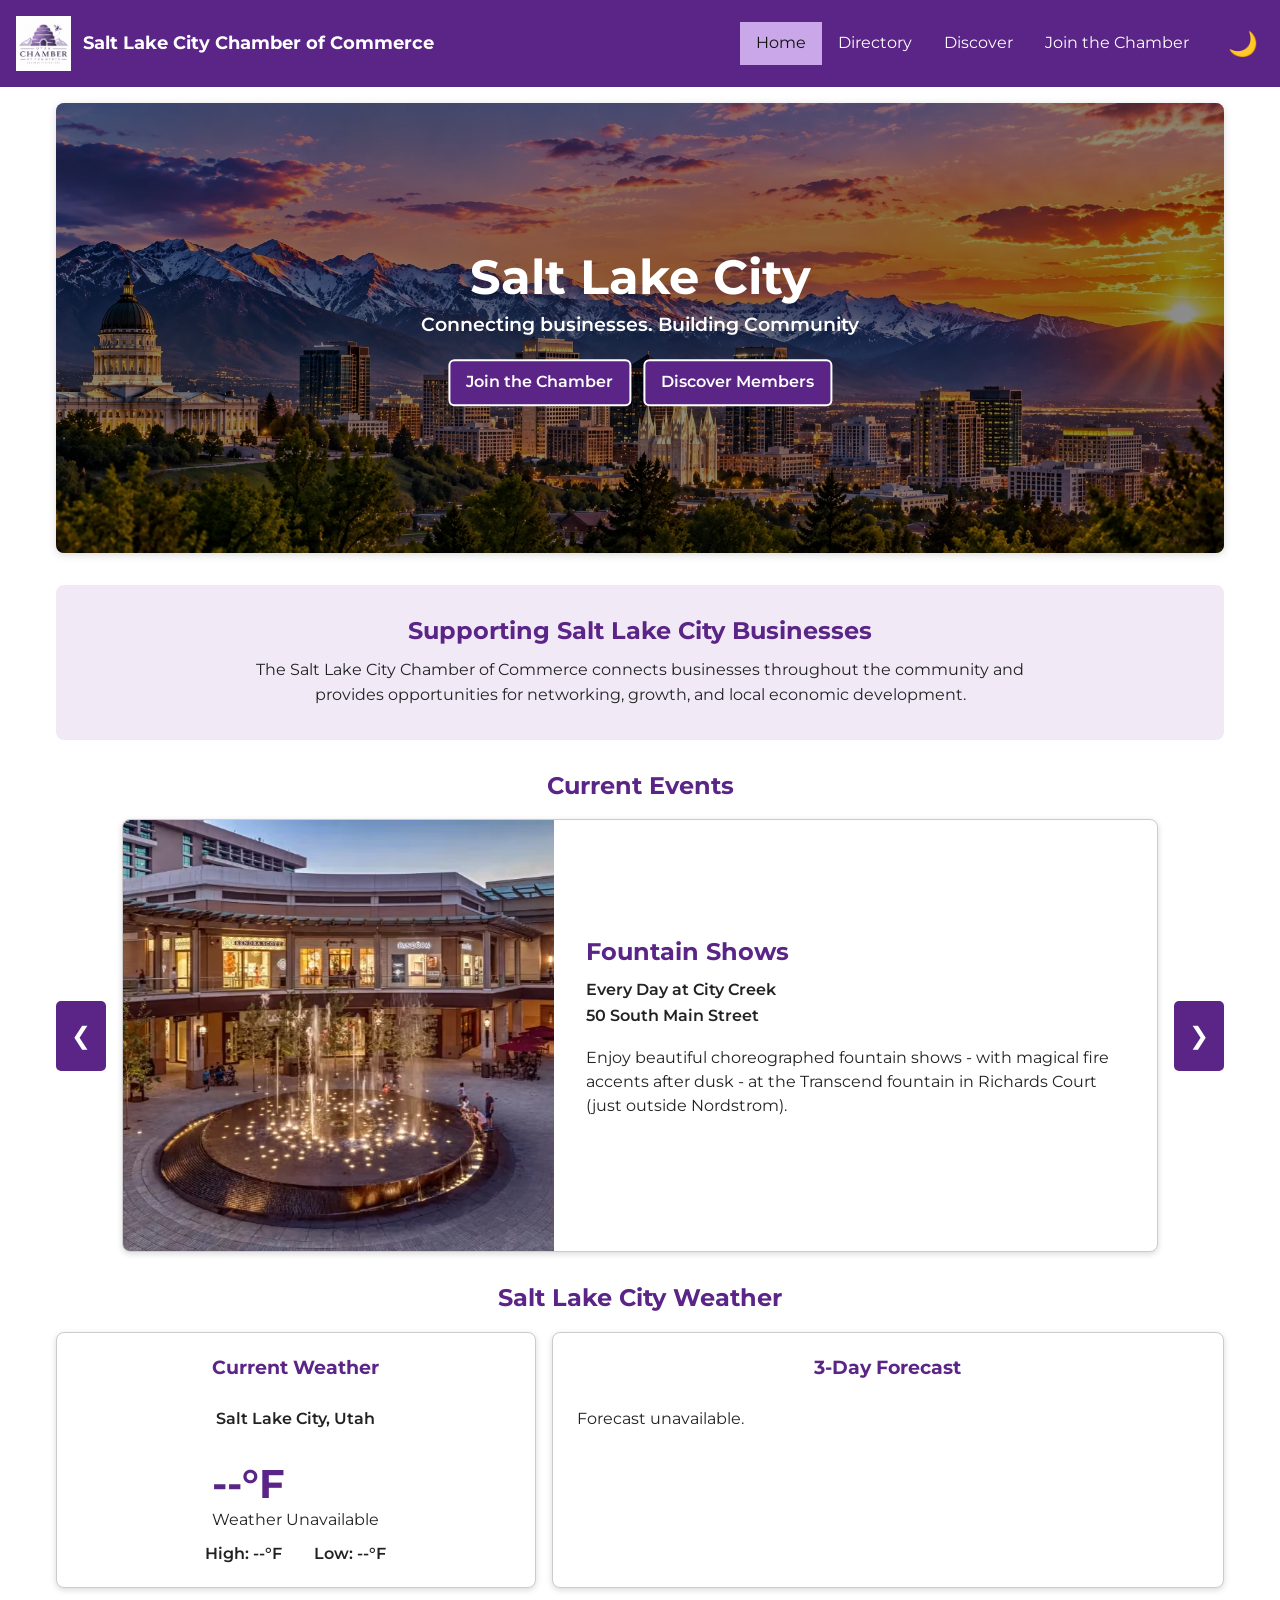
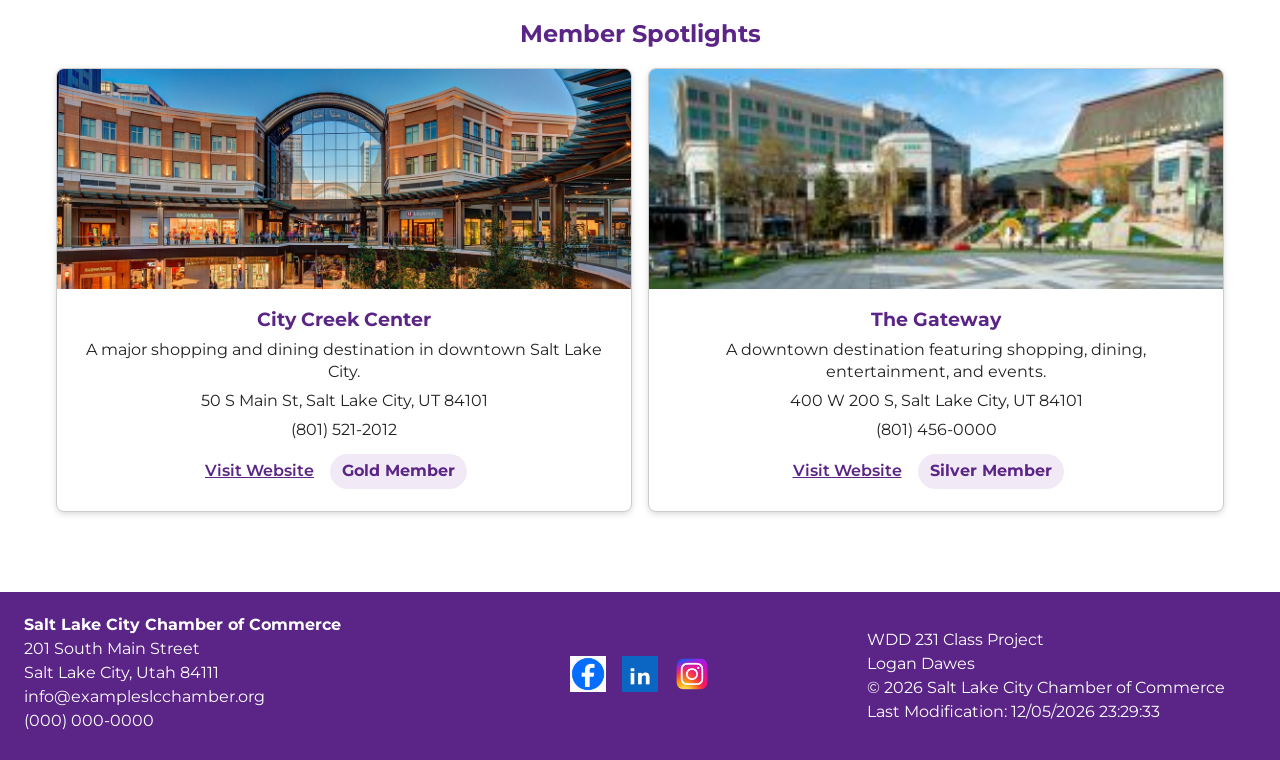
==== commit bbd9a63c: "added event images, banner, changed up hero links to buttons" ====
--- a/chamber/index.html
+++ b/chamber/index.html
@@ -60,7 +60,7 @@
 
         <section class="hero">
 
-            <img src="images/banner.png" alt="Salt Lake City Banner">
+            <img src="images/salt-lake-city-banner.webp" alt="Salt Lake City Banner">
 
             <div class="hero-content">
 
--- a/chamber/styles/homesmall.css
+++ b/chamber/styles/homesmall.css
@@ -250,50 +250,59 @@
 .hero-btns {
     display: flex;
     flex-direction: column;
-
     align-items: center;
-
     gap: 0.75rem;
 }
 
-.join-btn,
-.discover-btn {
+#join-btn,
+#discover-btn {
     display: inline-block;
 
     width: 200px;
-
     padding: 0.75rem 1rem;
 
-    border-radius: 5px;
+    border-radius: 6px;
 
     text-decoration: none;
     text-align: center;
 
     font-weight: 600;
-}
-
-.join-btn {
-    background-color: var(--accent-color);
-    color: #111111;
-}
-
-.join-btn:hover {
+
+    transition:
+        background-color 0.2s ease,
+        color 0.2s ease,
+        transform 0.2s ease;
+}
+
+#join-btn {
+    background-color: var(--primary-color);
+    color: white;
+
+    border: 2px solid white;
+}
+
+#join-btn:hover {
     background-color: white;
     color: var(--primary-color);
-}
-
-.discover-btn {
+
+    border-color: white;
+
+    transform: translateY(-2px);
+}
+
+#discover-btn {
+    background-color: var(--primary-color);
+    color: white;
+
     border: 2px solid white;
-
-    background-color: transparent;
-    color: white;
-}
-
-.discover-btn:hover {
+}
+
+#discover-btn:hover {
     background-color: white;
     color: var(--primary-color);
-}
-
+
+    transform: translateY(-2px);
+}
 
 /* =========================
    ABOUT
--- a/chamber/styles/homelarge.css
+++ b/chamber/styles/homelarge.css
@@ -72,14 +72,12 @@
 
     .hero-btns {
         flex-direction: row;
-
-        justify-content: center;
-    }
-
-    .join-btn,
-    .discover-btn {
+        justify-content: center;
+    }
+
+    #join-btn,
+    #discover-btn {
         width: auto;
-
         min-width: 180px;
     }
 
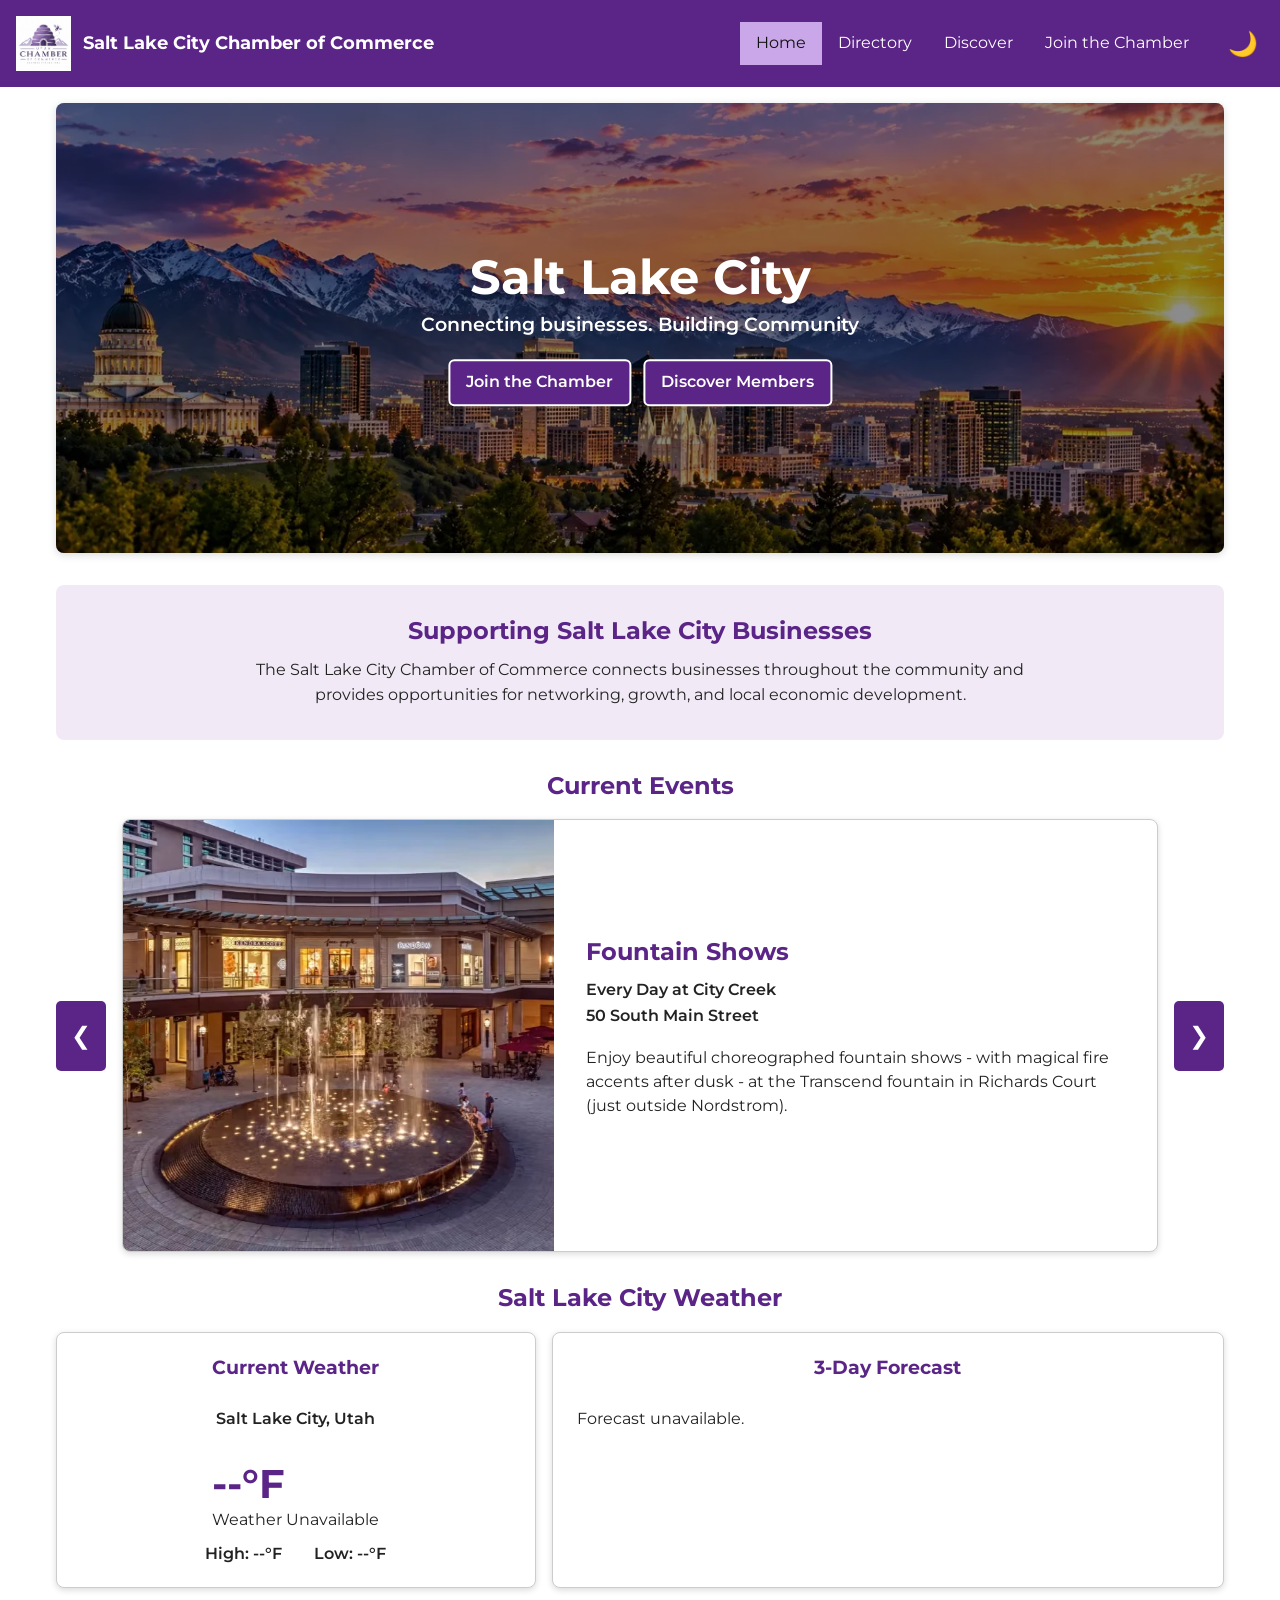
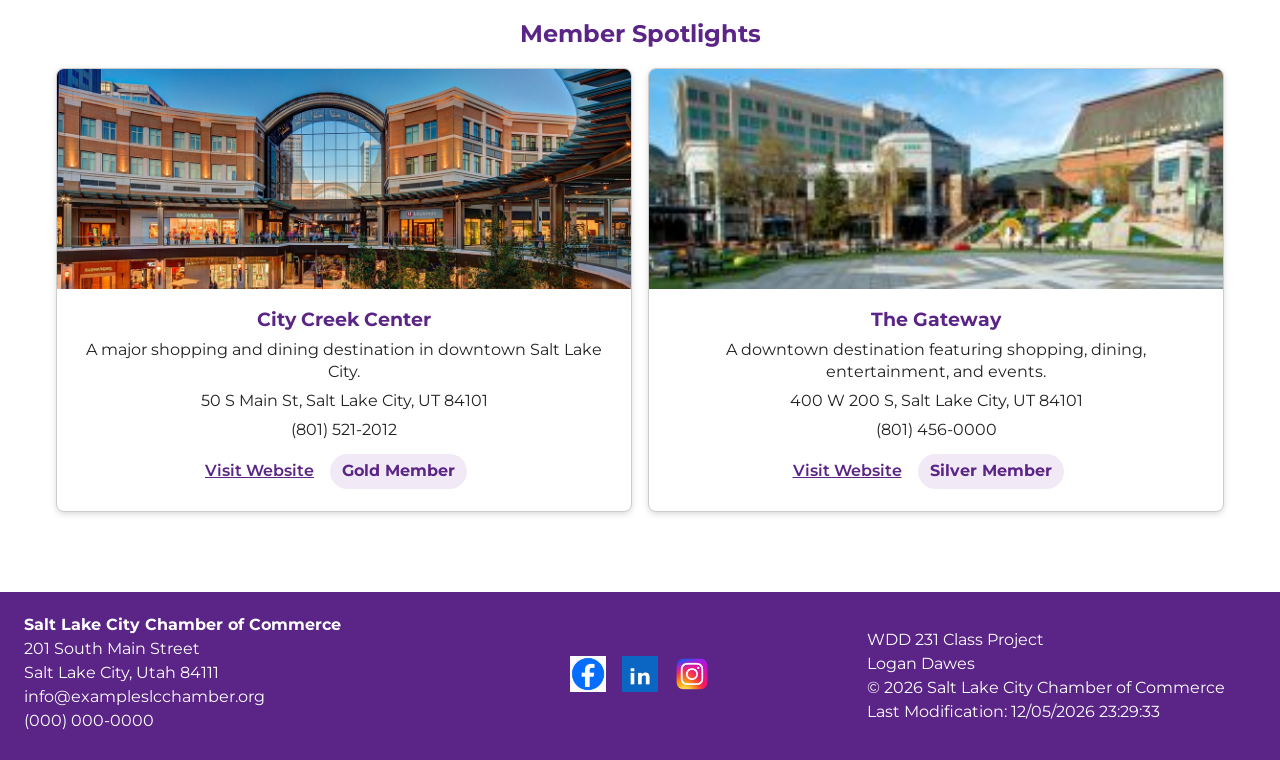
==== commit db753662: "added place holder, and fix the size of the banner" ====
--- a/chamber/index.html
+++ b/chamber/index.html
@@ -9,7 +9,7 @@
     <meta name="author" content="Logan Dawes">
 
     <meta property="og:title" content="Salt Lake City Chamber of Commerce Home Page">
-    <meta property="og:description" content="The Salt Lake City Chamber of Commerce.">
+    <meta property="og:description" content="Explore Salt Lake City businesses, community events, local weather, and Chamber membership opportunities.">
     <meta property="og:image" content="https://darkzife.github.io/wdd231/chamber/images/coc-logo.png">
     <meta property="og:url" content="https://darkzife.github.io/wdd231/chamber/index.html">
 
@@ -96,7 +96,7 @@
 
                 <article id="event-card" class="event-card">
 
-                    <img id="event-image" src="" alt="" hidden>
+                    <img id="event-image" src="placeholder.webp" alt="" hidden>
 
                     <div class="event-info">
 
@@ -129,7 +129,7 @@
 
                     <div class="current-weather-main">
 
-                        <img id="current-weather-icon" alt="" hidden>
+                        <img id="current-weather-icon" src="placeholder.webp" alt="" hidden>
 
                         <div>
 
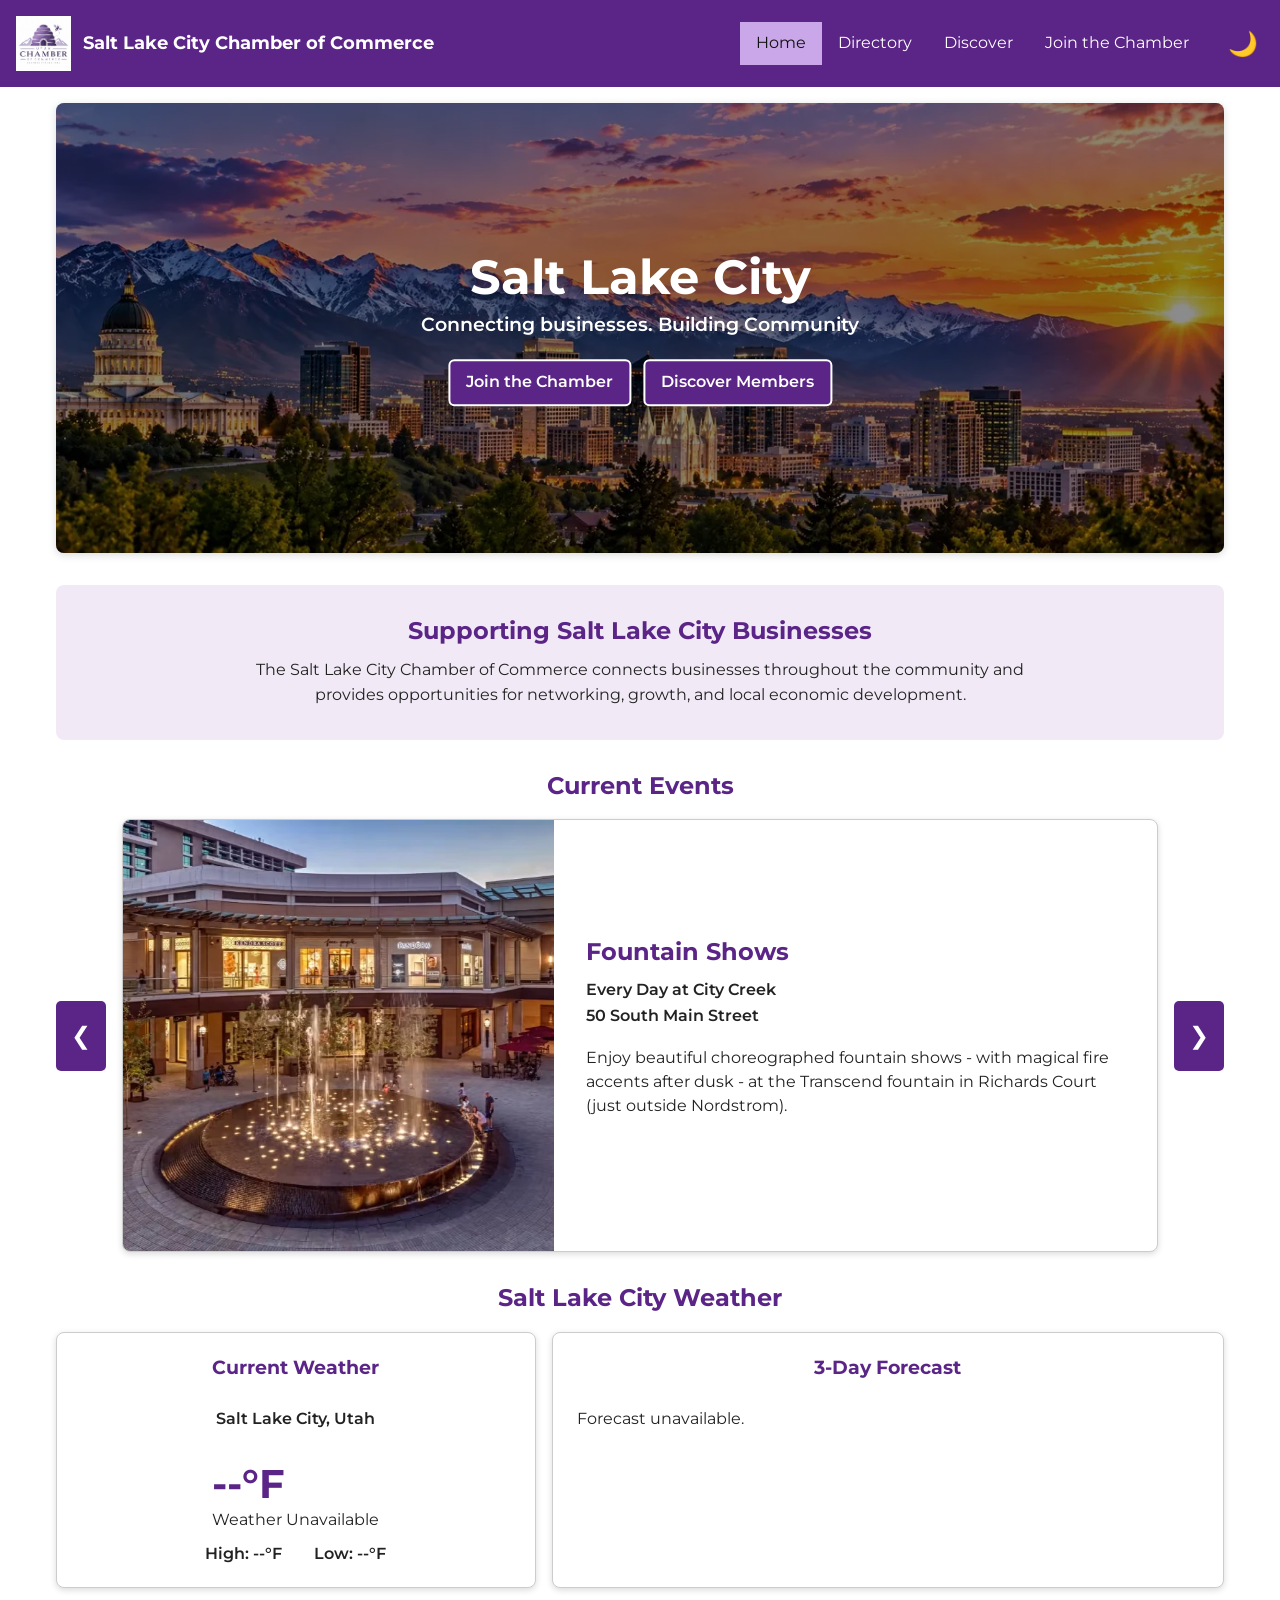
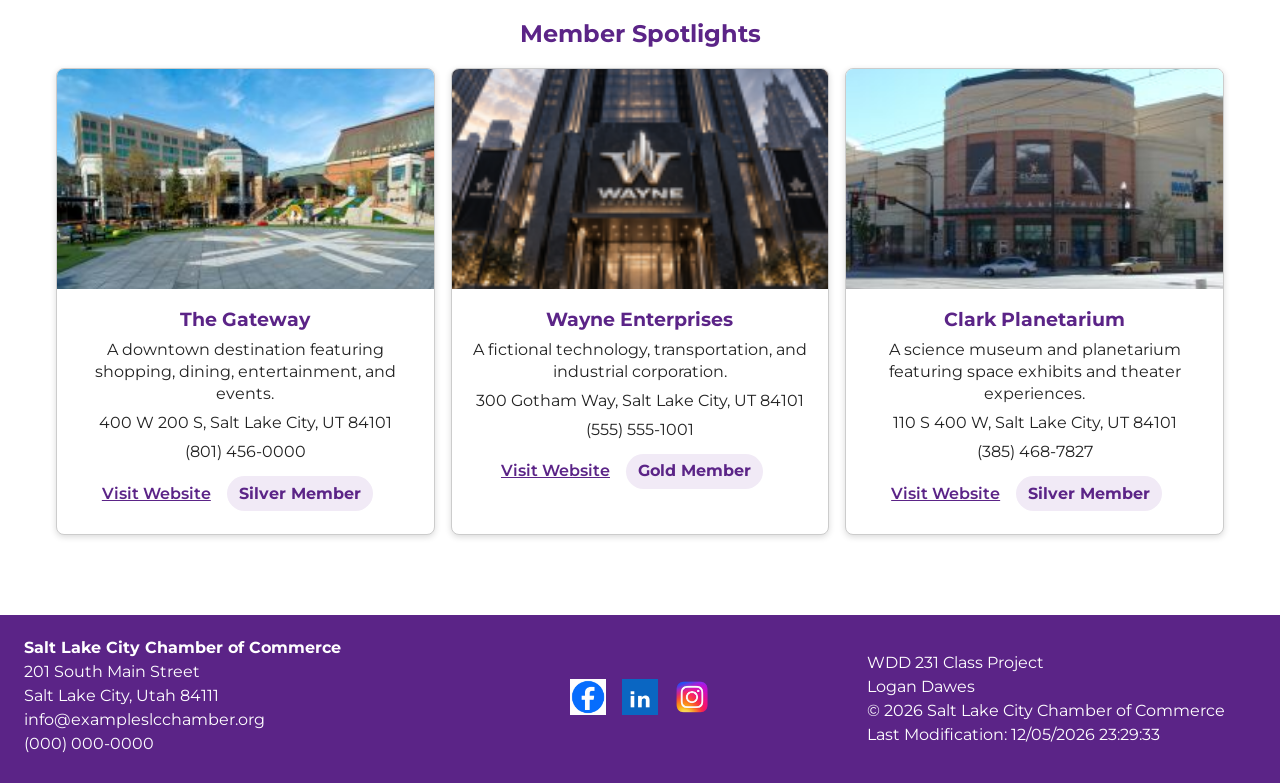
==== commit 0cda53f6: "fixing the html for the placeholders" ====
--- a/chamber/index.html
+++ b/chamber/index.html
@@ -96,7 +96,7 @@
 
                 <article id="event-card" class="event-card">
 
-                    <img id="event-image" src="placeholder.webp" alt="" hidden>
+                    <img id="event-image" src="images/placeholder.webp" alt="" hidden>
 
                     <div class="event-info">
 
@@ -129,7 +129,7 @@
 
                     <div class="current-weather-main">
 
-                        <img id="current-weather-icon" src="placeholder.webp" alt="" hidden>
+                        <img id="current-weather-icon" src="images/placeholder.webp" alt="" hidden>
 
                         <div>
 
